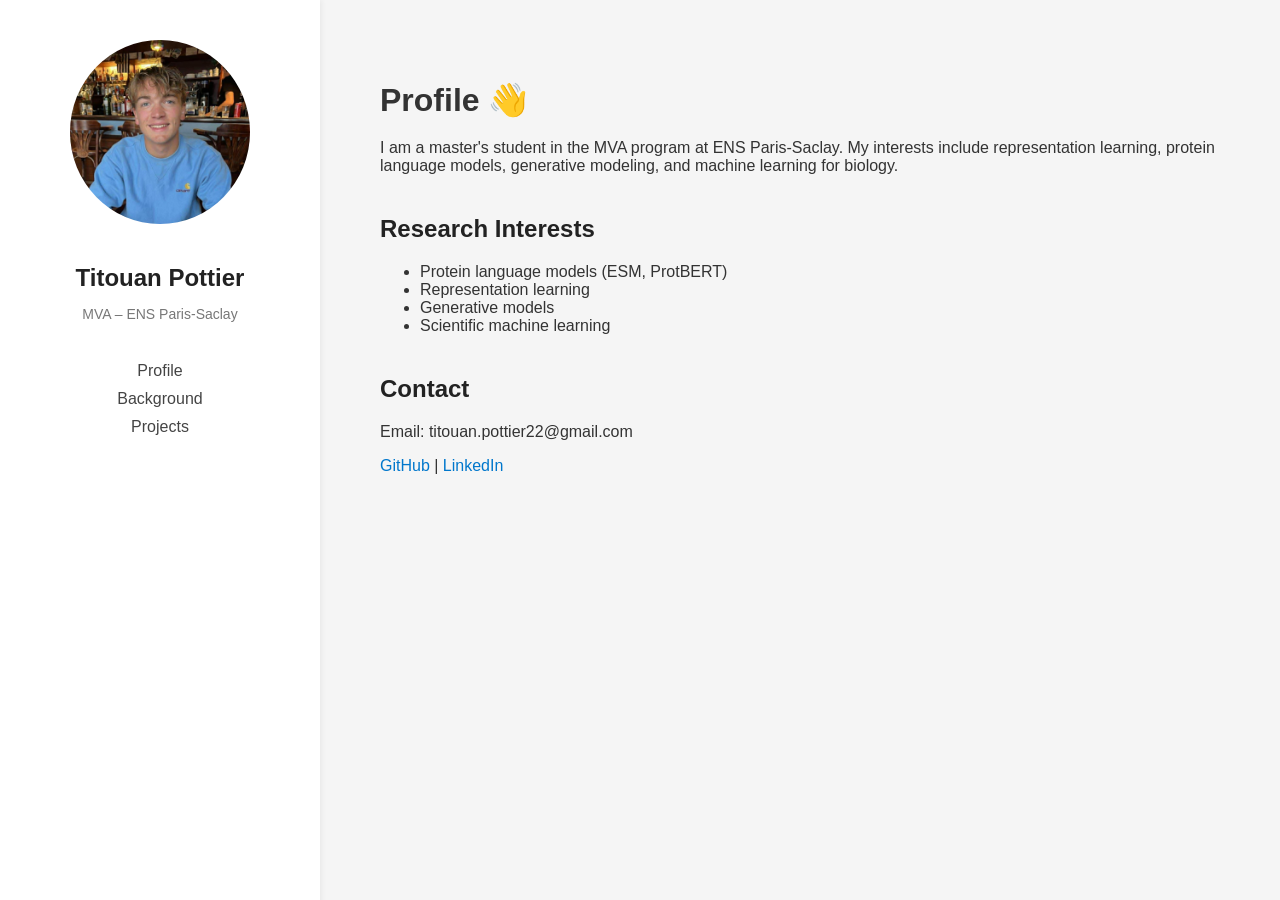
==== index.html @ ab36befc "New academic portfolio" ====
<!DOCTYPE html>
<html>
<head>
  <meta charset="UTF-8">
  <title>Titouan Pottier – Profile</title>
  <link rel="stylesheet" href="style.css">
</head>
<body>

<div class="sidebar">
  <img src="photo.jpg" alt="Profile photo">
  <h2>Titouan Pottier</h2>
  <p>MVA – ENS Paris-Saclay</p>

  <nav>
    <a href="index.html">Profile</a>
    <a href="background.html">Background</a>
    <a href="projects.html">Projects</a>
  </nav>
</div>

<div class="content">
  <h1>Profile 👋</h1>

  <div class="section">
    <p>
      I am a master's student in the MVA program at ENS Paris-Saclay.
      My interests include representation learning, protein language models,
      generative modeling, and machine learning for biology.
    </p>
  </div>

  <div class="section">
    <h2>Research Interests</h2>
    <ul>
      <li>Protein language models (ESM, ProtBERT)</li>
      <li>Representation learning</li>
      <li>Generative models</li>
      <li>Scientific machine learning</li>
    </ul>
  </div>

  <div class="section">
    <h2>Contact</h2>
    <p>Email: titouan.pottier22@gmail.com</p>
    <p>
      <a href="https://github.com/titouanp22">GitHub</a> |
      <a href="https://www.linkedin.com/in/titouan-pottier-ba744826a">LinkedIn</a>
    </p>
  </div>

</div>

</body>
</html>
---- style.css ----
body {
  margin: 0;
  font-family: -apple-system, BlinkMacSystemFont, "Segoe UI", Roboto, sans-serif;
  background-color: #f5f5f5;
  color: #333;
  display: flex;
}

/* Sidebar */
.sidebar {
  width: 280px;
  background: white;
  height: 100vh;
  padding: 40px 20px;
  box-shadow: 2px 0 5px rgba(0,0,0,0.05);
  position: fixed;
}

.sidebar img {
  width: 180px;
  border-radius: 50%;
  display: block;
  margin: 0 auto 20px auto;
}

.sidebar h2 {
  text-align: center;
  margin-bottom: 5px;
}

.sidebar p {
  text-align: center;
  color: #777;
  font-size: 14px;
}

.sidebar nav {
  margin-top: 40px;
  text-align: center;
}

.sidebar nav a {
  display: block;
  margin: 10px 0;
  text-decoration: none;
  color: #444;
  font-weight: 500;
}

.sidebar nav a:hover {
  color: #0077cc;
}

/* Main content */
.content {
  margin-left: 320px;
  padding: 60px;
  max-width: 900px;
}

h1 {
  font-size: 32px;
  margin-bottom: 20px;
}

h2 {
  margin-top: 40px;
  color: #222;
}

a {
  color: #0077cc;
  text-decoration: none;
}

a:hover {
  text-decoration: underline;
}

.section {
  margin-bottom: 40px;
}
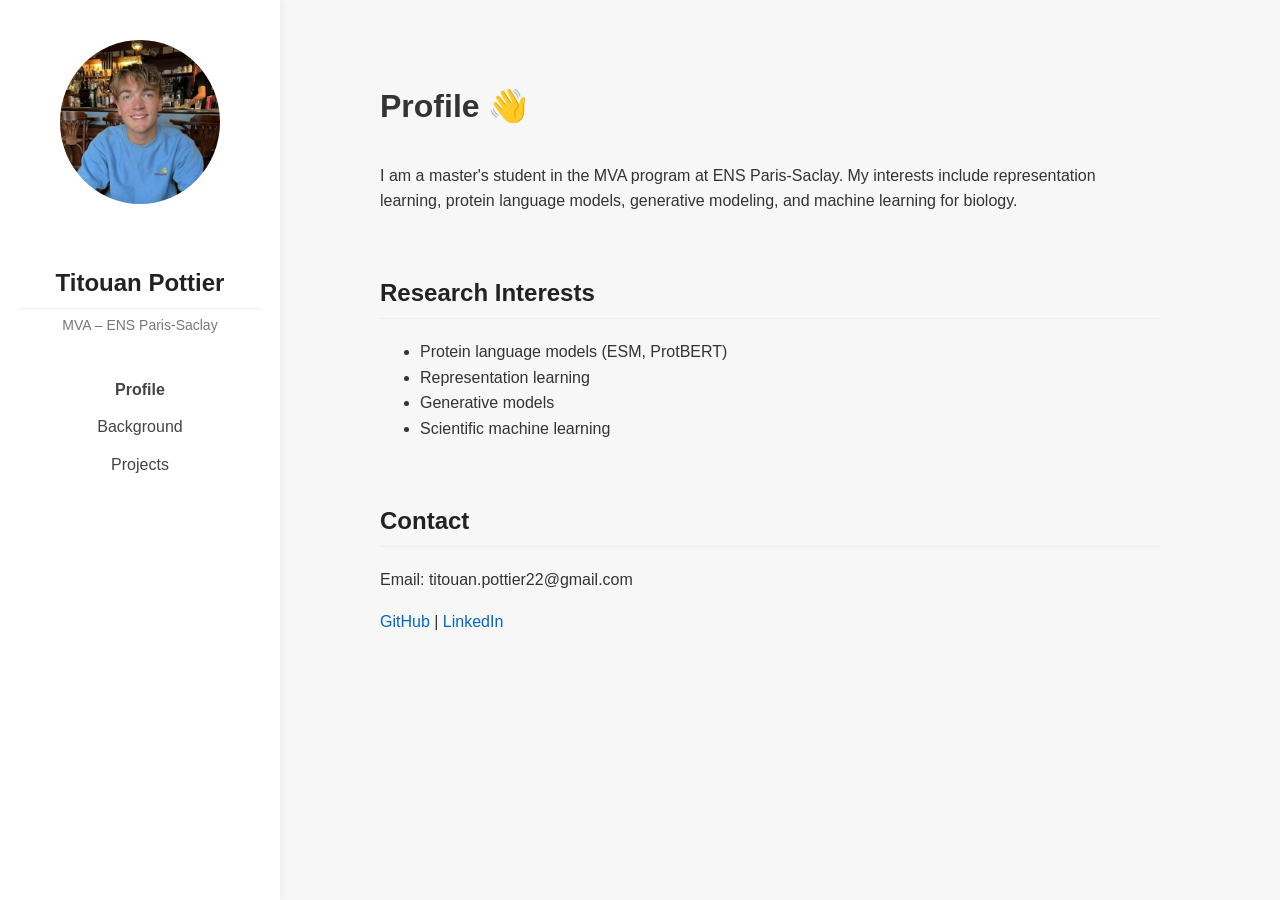
==== commit 0884170d: "patch bouton" ====
--- a/index.html
+++ b/index.html
@@ -13,7 +13,7 @@
   <p>MVA – ENS Paris-Saclay</p>
 
   <nav>
-    <a href="index.html">Profile</a>
+    <a href="index.html"><strong>Profile</strong></a>
     <a href="background.html">Background</a>
     <a href="projects.html">Projects</a>
   </nav>
--- a/style.css
+++ b/style.css
@@ -1,23 +1,47 @@
+/* =========================
+   GLOBAL
+========================= */
+
+* {
+  box-sizing: border-box;
+}
+
 body {
   margin: 0;
   font-family: -apple-system, BlinkMacSystemFont, "Segoe UI", Roboto, sans-serif;
-  background-color: #f5f5f5;
+  background-color: #f7f7f7;
   color: #333;
   display: flex;
-}
-
-/* Sidebar */
+  line-height: 1.6;
+}
+
+a {
+  color: #0066cc;
+  text-decoration: none;
+  transition: opacity 0.2s ease;
+}
+
+a:hover {
+  opacity: 0.7;
+}
+
+/* =========================
+   SIDEBAR
+========================= */
+
 .sidebar {
   width: 280px;
   background: white;
   height: 100vh;
   padding: 40px 20px;
-  box-shadow: 2px 0 5px rgba(0,0,0,0.05);
+  box-shadow: 2px 0 8px rgba(0, 0, 0, 0.05);
   position: fixed;
+  top: 0;
+  left: 0;
 }
 
 .sidebar img {
-  width: 180px;
+  width: 160px;
   border-radius: 50%;
   display: block;
   margin: 0 auto 20px auto;
@@ -26,12 +50,14 @@
 .sidebar h2 {
   text-align: center;
   margin-bottom: 5px;
+  font-weight: 600;
 }
 
 .sidebar p {
   text-align: center;
   color: #777;
   font-size: 14px;
+  margin: 0;
 }
 
 .sidebar nav {
@@ -41,17 +67,20 @@
 
 .sidebar nav a {
   display: block;
-  margin: 10px 0;
-  text-decoration: none;
+  margin: 12px 0;
   color: #444;
   font-weight: 500;
+  transition: color 0.2s ease;
 }
 
 .sidebar nav a:hover {
-  color: #0077cc;
-}
-
-/* Main content */
+  color: #0066cc;
+}
+
+/* =========================
+   MAIN CONTENT
+========================= */
+
 .content {
   margin-left: 320px;
   padding: 60px;
@@ -60,23 +89,120 @@
 
 h1 {
   font-size: 32px;
+  margin-bottom: 30px;
+  font-weight: 600;
+}
+
+h2 {
+  margin-top: 60px;
   margin-bottom: 20px;
-}
-
-h2 {
-  margin-top: 40px;
+  font-weight: 600;
   color: #222;
-}
-
-a {
-  color: #0077cc;
-  text-decoration: none;
-}
-
-a:hover {
-  text-decoration: underline;
+  border-bottom: 1px solid #eee;
+  padding-bottom: 6px;
 }
 
 .section {
+  margin-bottom: 60px;
+}
+
+/* =========================
+   CLEAN BULLET LIST
+========================= */
+
+.clean-list {
+  list-style: none;
+  padding-left: 0;
+  margin: 0;
+}
+
+.clean-list > li {
+  margin-bottom: 30px;
+  padding-left: 22px;
+  position: relative;
+}
+
+.clean-list > li::before {
+  content: "•";
+  position: absolute;
+  left: 0;
+  top: 2px;
+  font-size: 18px;
+  color: #0066cc;
+  line-height: 1;
+}
+
+.clean-list ul {
+  margin-top: 10px;
+  padding-left: 20px;
+}
+
+.clean-list ul li {
+  margin-bottom: 6px;
+  font-size: 14px;
+  color: #555;
+  list-style-type: circle;
+}
+
+/* =========================
+   PROJECTS LIST
+========================= */
+
+.project-list {
+  list-style-type: disc;
+  padding-left: 22px;
+  margin: 0;
+}
+
+.project-list > li {
   margin-bottom: 40px;
 }
+
+.project-list strong {
+  font-size: 18px;
+  font-weight: 600;
+}
+
+.project-sub {
+  display: block;
+  font-size: 14px;
+  color: #666;
+  margin-top: 4px;
+  margin-bottom: 8px;
+}
+
+.project-list ul {
+  list-style-type: circle;
+  padding-left: 20px;
+  margin-top: 8px;
+}
+
+.project-list ul li {
+  margin-bottom: 6px;
+  line-height: 1.5;
+}
+
+/* =========================
+   RESPONSIVE
+========================= */
+
+@media (max-width: 900px) {
+
+  body {
+    flex-direction: column;
+  }
+
+  .sidebar {
+    position: relative;
+    width: 100%;
+    height: auto;
+    box-shadow: none;
+    border-bottom: 1px solid #eee;
+  }
+
+  .content {
+    margin-left: 0;
+    padding: 40px 20px;
+  }
+
+}
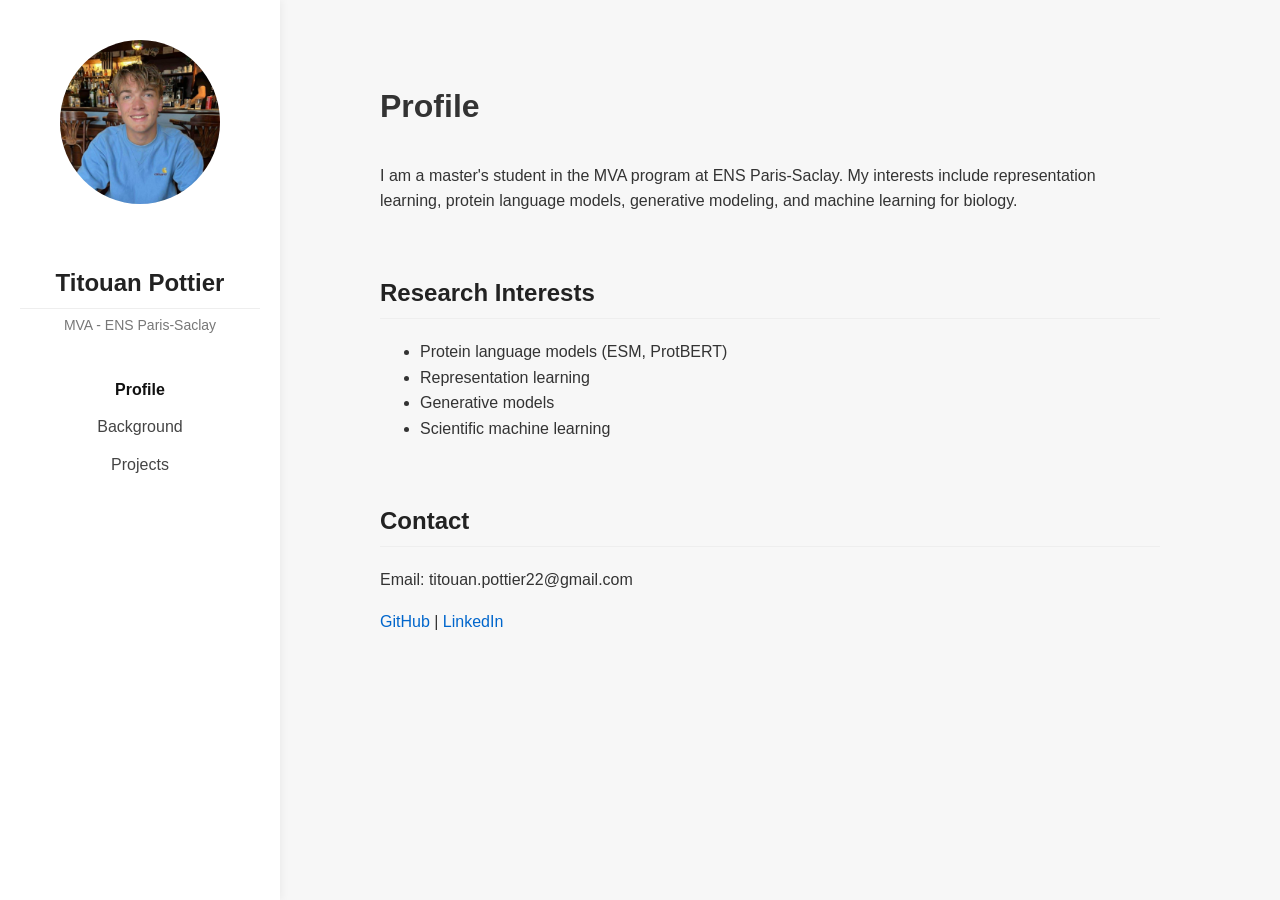
==== commit 3ffbe164: "patch bg again" ====
--- a/index.html
+++ b/index.html
@@ -1,8 +1,8 @@
-<!DOCTYPE html>
+﻿<!DOCTYPE html>
 <html>
 <head>
   <meta charset="UTF-8">
-  <title>Titouan Pottier – Profile</title>
+  <title>Titouan Pottier - Profile</title>
   <link rel="stylesheet" href="style.css">
 </head>
 <body>
@@ -10,17 +10,17 @@
 <div class="sidebar">
   <img src="photo.jpg" alt="Profile photo">
   <h2>Titouan Pottier</h2>
-  <p>MVA – ENS Paris-Saclay</p>
+  <p>MVA - ENS Paris-Saclay</p>
 
   <nav>
-    <a href="index.html"><strong>Profile</strong></a>
+    <a href="index.html" class="active">Profile</a>
     <a href="background.html">Background</a>
     <a href="projects.html">Projects</a>
   </nav>
 </div>
 
 <div class="content">
-  <h1>Profile 👋</h1>
+  <h1>Profile</h1>
 
   <div class="section">
     <p>
--- a/style.css
+++ b/style.css
@@ -77,6 +77,11 @@
   color: #0066cc;
 }
 
+.sidebar nav a.active {
+  color: #111;
+  font-weight: 700;
+}
+
 /* =========================
    MAIN CONTENT
 ========================= */
@@ -123,7 +128,7 @@
 }
 
 .clean-list > li::before {
-  content: "•";
+  content: "\2022";
   position: absolute;
   left: 0;
   top: 2px;
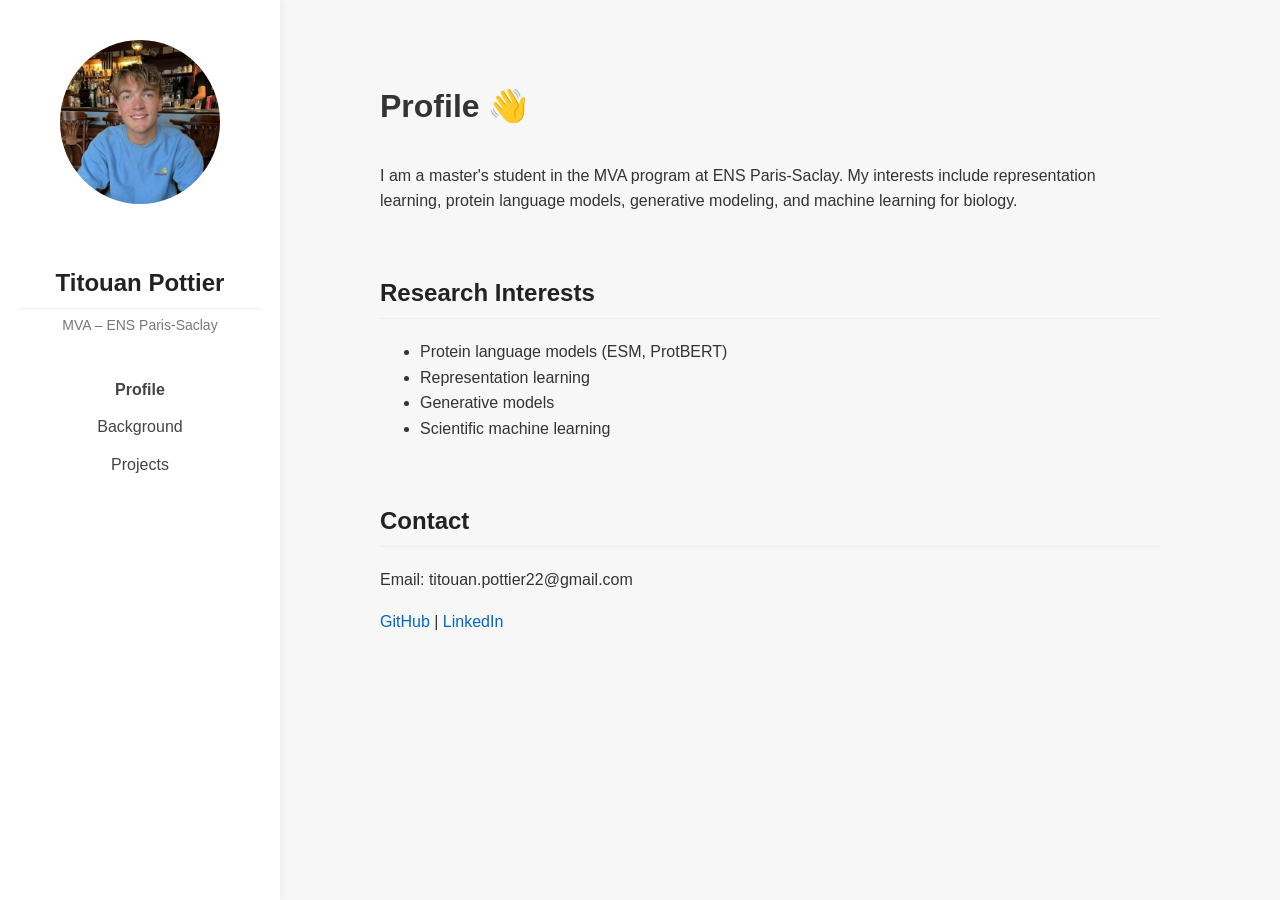
==== commit 11d304ca: "Revert "patch bg again" This reverts commit 3ffbe164974a16d6a67c5c5a5b8b616708a9d234." ====
--- a/index.html
+++ b/index.html
@@ -1,8 +1,8 @@
-﻿<!DOCTYPE html>
+<!DOCTYPE html>
 <html>
 <head>
   <meta charset="UTF-8">
-  <title>Titouan Pottier - Profile</title>
+  <title>Titouan Pottier – Profile</title>
   <link rel="stylesheet" href="style.css">
 </head>
 <body>
@@ -10,17 +10,17 @@
 <div class="sidebar">
   <img src="photo.jpg" alt="Profile photo">
   <h2>Titouan Pottier</h2>
-  <p>MVA - ENS Paris-Saclay</p>
+  <p>MVA – ENS Paris-Saclay</p>
 
   <nav>
-    <a href="index.html" class="active">Profile</a>
+    <a href="index.html"><strong>Profile</strong></a>
     <a href="background.html">Background</a>
     <a href="projects.html">Projects</a>
   </nav>
 </div>
 
 <div class="content">
-  <h1>Profile</h1>
+  <h1>Profile 👋</h1>
 
   <div class="section">
     <p>
--- a/style.css
+++ b/style.css
@@ -77,11 +77,6 @@
   color: #0066cc;
 }
 
-.sidebar nav a.active {
-  color: #111;
-  font-weight: 700;
-}
-
 /* =========================
    MAIN CONTENT
 ========================= */
@@ -128,7 +123,7 @@
 }
 
 .clean-list > li::before {
-  content: "\2022";
+  content: "•";
   position: absolute;
   left: 0;
   top: 2px;
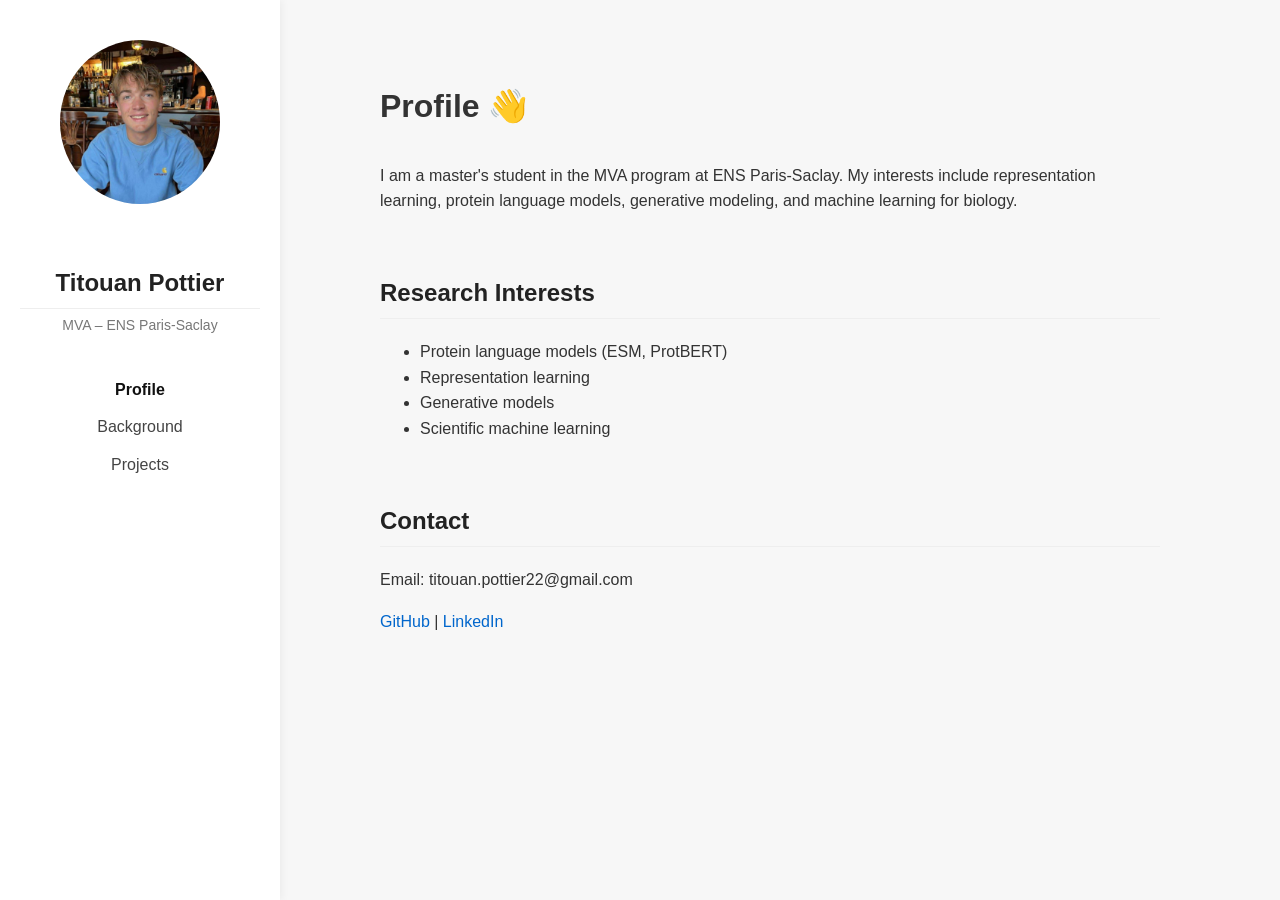
==== commit 18404997: "b" ====
--- a/index.html
+++ b/index.html
@@ -13,7 +13,7 @@
   <p>MVA – ENS Paris-Saclay</p>
 
   <nav>
-    <a href="index.html"><strong>Profile</strong></a>
+    <a href="index.html" class="active">Profile</a>
     <a href="background.html">Background</a>
     <a href="projects.html">Projects</a>
   </nav>
--- a/style.css
+++ b/style.css
@@ -77,6 +77,11 @@
   color: #0066cc;
 }
 
+.sidebar nav a.active {
+  font-weight: 700;
+  color: #111;
+}
+
 /* =========================
    MAIN CONTENT
 ========================= */
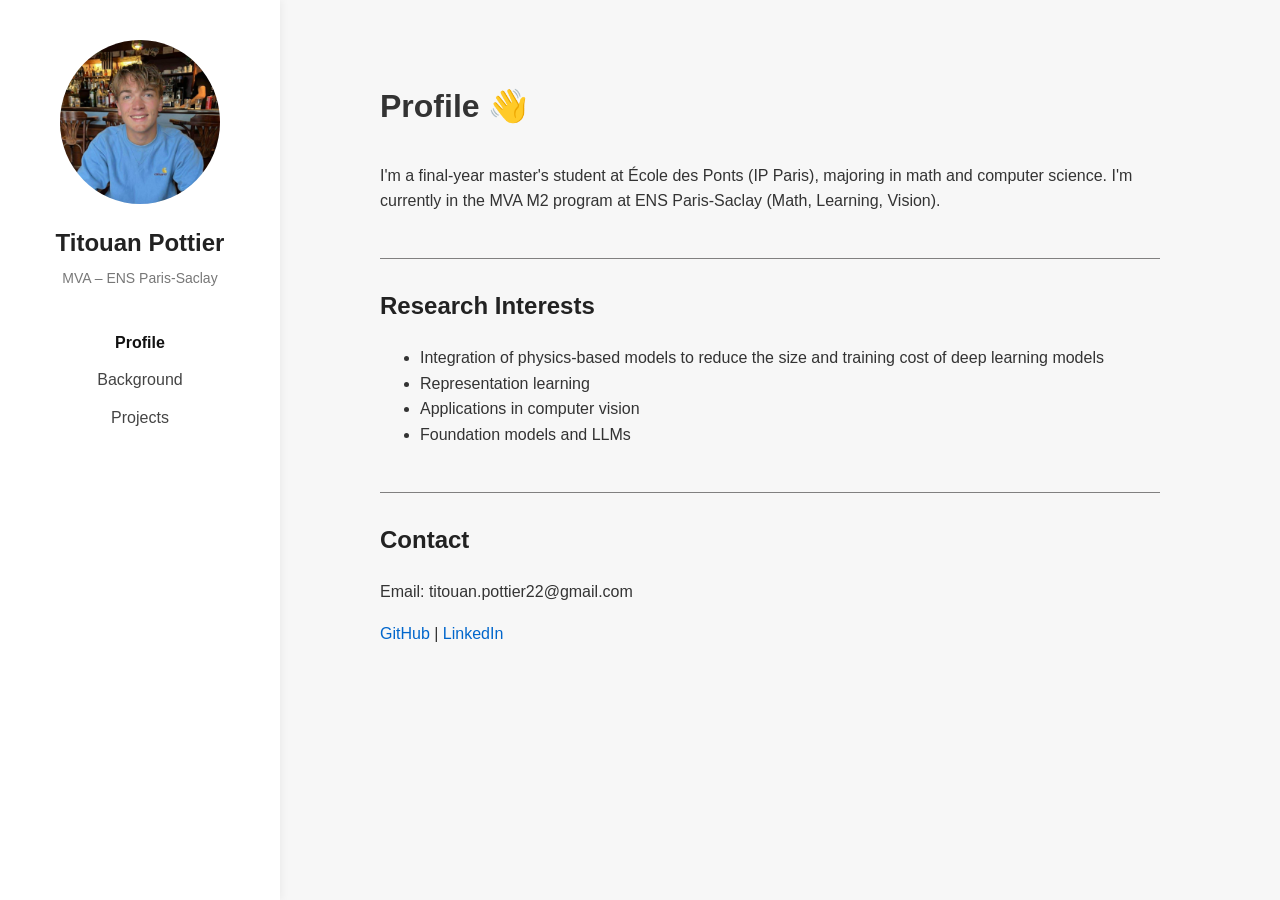
==== commit e2ef8bc2: "update profile" ====
--- a/index.html
+++ b/index.html
@@ -1,4 +1,4 @@
-<!DOCTYPE html>
+﻿<!DOCTYPE html>
 <html>
 <head>
   <meta charset="UTF-8">
@@ -24,19 +24,20 @@
 
   <div class="section">
     <p>
-      I am a master's student in the MVA program at ENS Paris-Saclay.
-      My interests include representation learning, protein language models,
-      generative modeling, and machine learning for biology.
+        I'm a final-year master's student at École des Ponts (IP Paris), majoring in math and computer science.
+        I'm currently in the MVA M2 program at ENS Paris-Saclay (Math, Learning, Vision).
+
+
     </p>
   </div>
 
   <div class="section">
     <h2>Research Interests</h2>
     <ul>
-      <li>Protein language models (ESM, ProtBERT)</li>
+      <li>Integration of physics-based models to reduce the size and training cost of deep learning models</li>
       <li>Representation learning</li>
-      <li>Generative models</li>
-      <li>Scientific machine learning</li>
+      <li>Applications in computer vision</li>
+      <li>Foundation models and LLMs</li>
     </ul>
   </div>
 
--- a/style.css
+++ b/style.css
@@ -99,16 +99,30 @@
 }
 
 h2 {
-  margin-top: 60px;
+  margin-top: 0;
   margin-bottom: 20px;
   font-weight: 600;
   color: #222;
-  border-bottom: 1px solid #eee;
-  padding-bottom: 6px;
+  border-bottom: none;
+  padding-bottom: 0;
 }
 
 .section {
-  margin-bottom: 60px;
+  padding: 28px 0;
+}
+
+.section:first-of-type {
+  padding-top: 0;
+}
+
+.section + .section {
+  border-top: 1px solid #818080;
+}
+
+.content > h2:not(:first-of-type) {
+  border-top: 1px solid #818080;
+  padding-top: 28px;
+  margin-top: 28px;
 }
 
 /* =========================
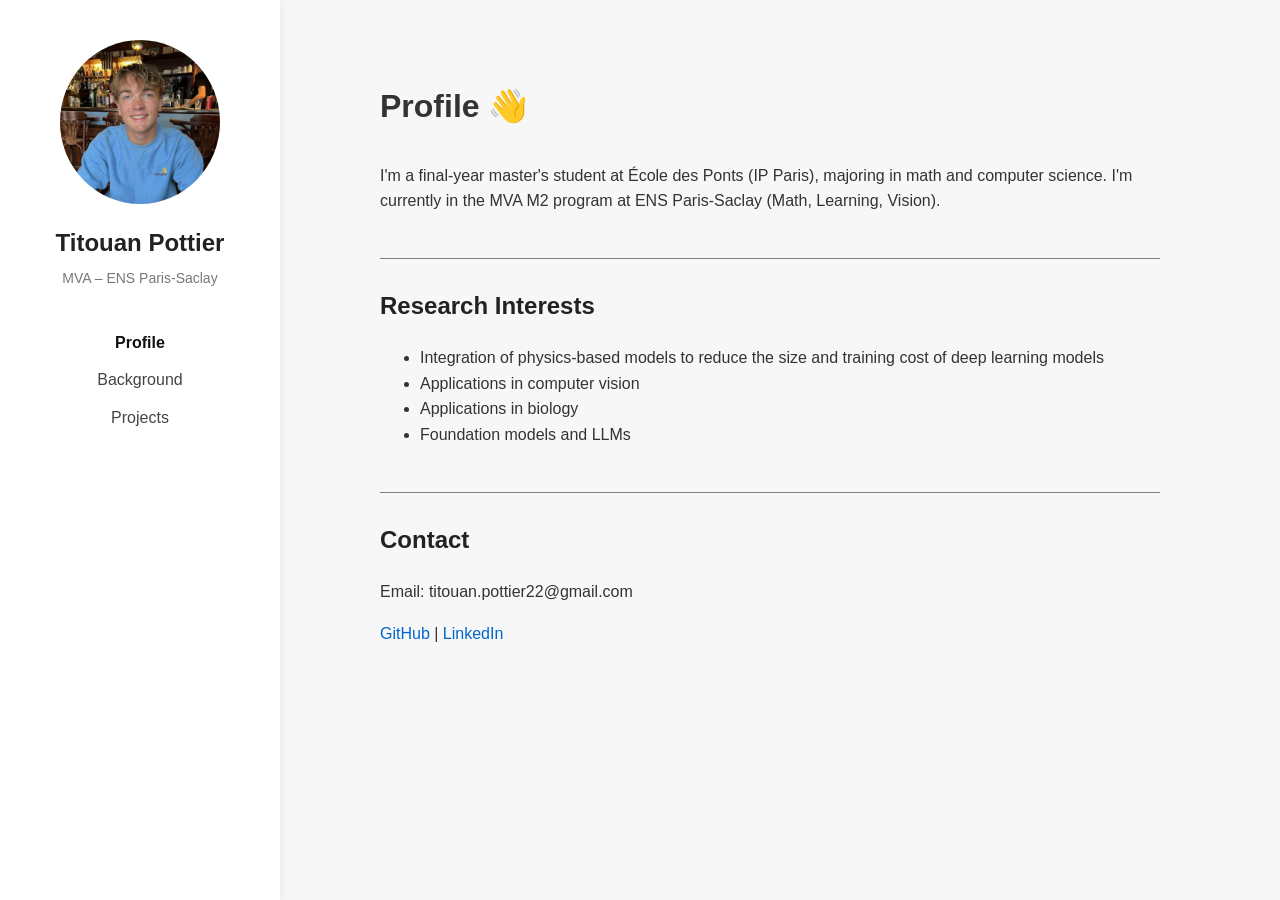
==== commit f5f5e786: "add bg" ====
--- a/index.html
+++ b/index.html
@@ -35,8 +35,8 @@
     <h2>Research Interests</h2>
     <ul>
       <li>Integration of physics-based models to reduce the size and training cost of deep learning models</li>
-      <li>Representation learning</li>
       <li>Applications in computer vision</li>
+      <li>Applications in biology</li>
       <li>Foundation models and LLMs</li>
     </ul>
   </div>
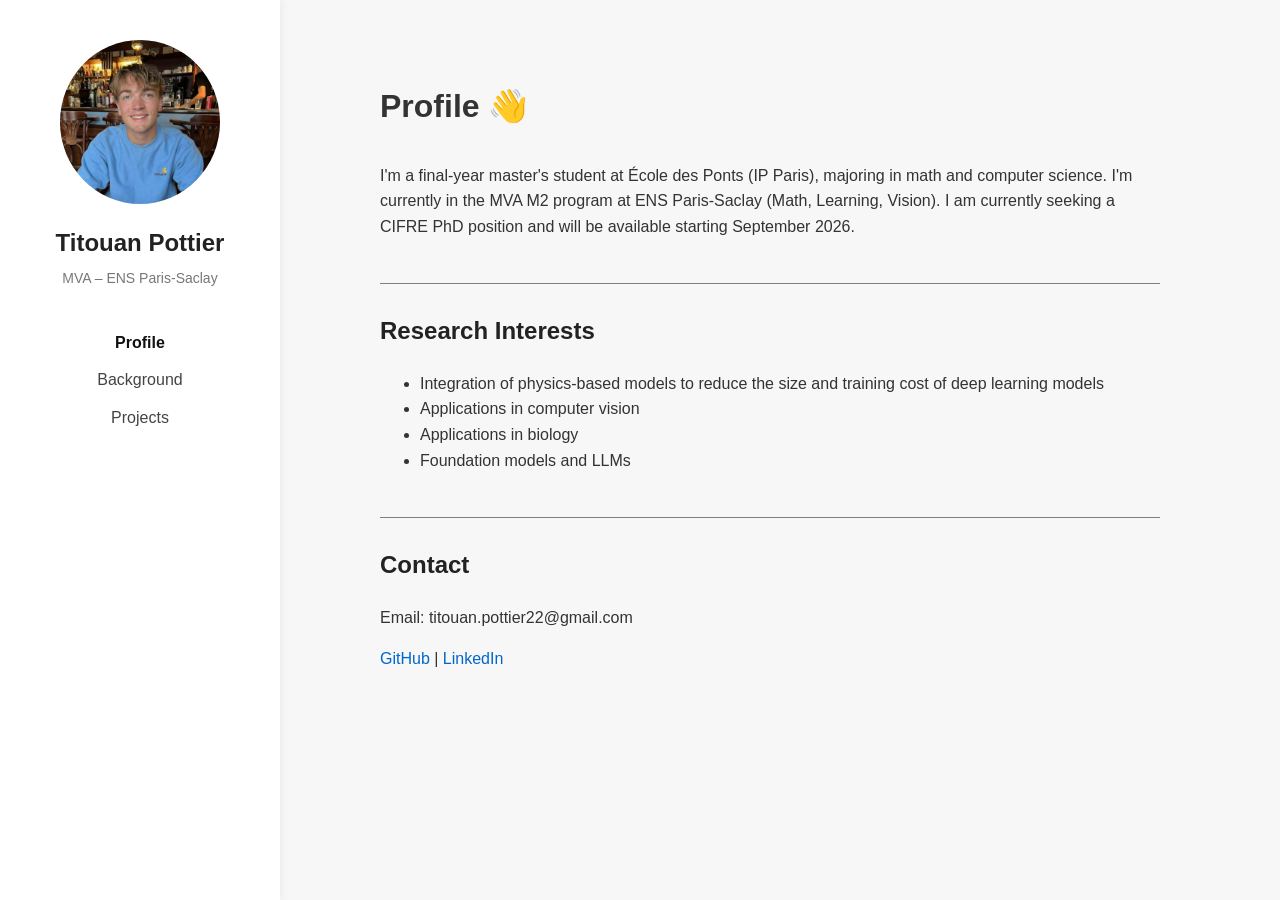
==== commit c25934d7: "phd added" ====
--- a/index.html
+++ b/index.html
@@ -26,6 +26,8 @@
     <p>
         I'm a final-year master's student at École des Ponts (IP Paris), majoring in math and computer science.
         I'm currently in the MVA M2 program at ENS Paris-Saclay (Math, Learning, Vision).
+        I am currently seeking a CIFRE PhD position and will be available starting September 2026.
+
 
 
     </p>
